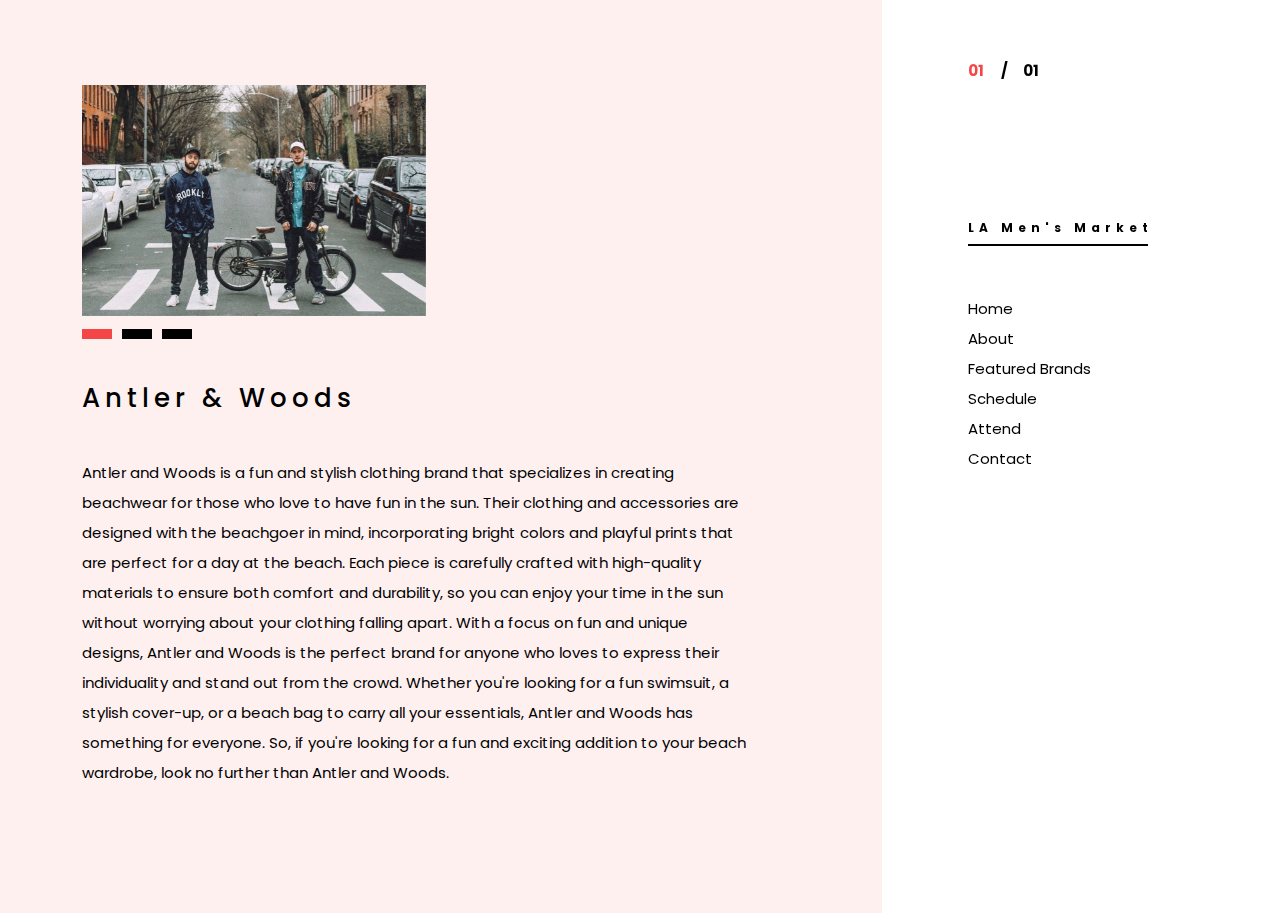
==== portfolio-1.html @ 5c7d9c17 "initial commit" ====
<!DOCTYPE HTML>
<html lang="en-US">
    <head>
        <title>LA Men's Market</title>
        <meta http-equiv="Content-Type" content="text/html; charset=UTF-8">
        <meta name="description" content="Template by CocoBasic" />
        <meta name="keywords" content="HTML, CSS, JavaScript, PHP" />
        <meta name="author" content="CocoBasic" />
        <meta name="viewport" content="width=device-width, initial-scale=1, shrink-to-fit=no">

        <link rel="shortcut icon" href="images/favicon.ico">
        <link href='https://fonts.googleapis.com/css?family=Poppins:200,400,500,700,800&display=swap' rel='stylesheet' type='text/css'>                     
        <link rel="stylesheet" href="css/clear.css">
        <link rel="stylesheet" href="css/bootstrap-grid.css">        
        <link rel="stylesheet" href="css/prettyPhoto.css">
        <link rel="stylesheet" href="css/owl.carousel.min.css">
        <link rel="stylesheet" href="css/owl.theme.default.min.css">
        <link rel="stylesheet" href="style.css">

        <!--[if lt IE 9]>
            <script src="js/html5shiv.js"></script>            
            <script src="js/respond.min.js"></script>                   
        <![endif]-->                
    </head>

    <body class="single-portfolio single"> 

        <div class="doc-loader"></div>

        <div class="container">
            <div class="page-wrapper">

                <!-- ================= HEADER ================= -->
                <div id="nav-btn" class="nav-btn">
                    <span class="nav-btn-cover">
                        <span class="menu-line"></span>                   
                    </span>
                </div>
                <div class="s-nav">
                    <div class="nav-count">
                        <div class="current-num">
                            <span>01</span>
                        </div>
                        <div class="pagination-sep">/</div>
                        <div class="total-pages-num">01</div>
                    </div>                                                            
                    <div class="nav-container">
                        <a class="site-title slow-scroll" href="index.html#home">LA Men's Market</a>
                        <nav class="nav-menu">  
                            <ul class="nav-list">
                                <li><a href="index.html#home">Home</a></li>
                                <li><a href="index.html#about">About</a></li>
                                <li><a href="index.html#portfolio">Featured Brands</a></li>                                                                        
                                <li><a href="index.html#skills">Schedule</a></li>
                                <li><a href="index.html#blog">Attend</a></li>
                                <li><a href="index.html#contact">Contact</a></li>
                            </ul>
                        </nav>
                    </div>
                    <!-- <ul class="nav-soc">
                        <li><a href="#">TW.</a></li>
                        <li><a href="#">IN.</a></li>
                        <li><a href="#">FB.</a></li>
                    </ul> -->
                </div>
                <!-- =============== HEADER END =============== -->

                <section class="section">                    
                    <div class="portfolio-item-wrapper">
                        <div class="portfolio-content">                            

                            <div class="image-slider-wrapper relative block-right">
                                <div class="owl-carousel owl-theme image-slider slider" data-speed="2000" data-auto="false" data-hover="true">
                                    <div class="owl-item">
                                        <img src="images/antler/1.jpg" alt="">
                                    </div>
                                    <div class="owl-item">
                                        <img src="images/antler/2.jpg" alt="">
                                    </div>                              
                                    <div class="owl-item">
                                        <img src="images/antler/3.jpg" alt="">
                                    </div>                               
                                </div>                                                            
                            </div>

                            <h2 class="title">Antler & Woods</h2>
<!-- 
                            <p class="section-des">
                                Two ghostly white figures in coveralls and helmets are softly dancing.
                            </p> -->

                            <p class="content-670">
                                Antler and Woods is a fun and stylish clothing brand that specializes in creating beachwear for those who love to have fun in the sun. Their clothing and accessories are designed with the beachgoer in mind, incorporating bright colors and playful prints that are perfect for a day at the beach. Each piece is carefully crafted with high-quality materials to ensure both comfort and durability, so you can enjoy your time in the sun without worrying about your clothing falling apart. With a focus on fun and unique designs, Antler and Woods is the perfect brand for anyone who loves to express their individuality and stand out from the crowd. Whether you're looking for a fun swimsuit, a stylish cover-up, or a beach bag to carry all your essentials, Antler and Woods has something for everyone. So, if you're looking for a fun and exciting addition to your beach wardrobe, look no further than Antler and Woods.
                            </p>

                        </div>                                    
                    </div>                                                     
                </section>                    
            </div>        
        </div>        

        <!--=================== SCRIPT ===================-->
        <script src="js/jquery.js"></script>       
        <script src="js/imagesloaded.pkgd.js"></script>
        <script src="js/jquery.fitvids.js"></script>
        <script src="js/jarallax.js"></script>
        <script src="js/jarallax-element.min.js"></script>
        <script src="js/isotope.pkgd.js"></script>        
        <script src="js/jquery.prettyPhoto.js"></script>                
        <script src='js/owl.carousel.min.js'></script>                                                            
        <script src="js/main.js"></script>
    </body>
</html>
---- css/clear.css ----
html, body, div, span, object, iframe,
h1, h2, h3, h4, h5, h6, p, blockquote, pre,
abbr, address, cite, code,
del, dfn, em, img, ins, kbd, q, samp,
small, strong, sub, sup, var,
b, i, ol, ul, li,
fieldset, form, label, legend,
table, caption, tbody, tfoot, thead, tr, th, td,
article, aside, canvas, details, figcaption, figure, 
footer, header, hgroup, menu, nav, section, summary,
time, mark, audio, video {
    margin:0;
    padding:0;
    border:0;
    outline: none;
    font-size:100%;
    vertical-align:baseline;
    background:transparent;
}

body {
    line-height:1;
}

article,aside,details,figcaption,figure,
footer,header,hgroup,menu,nav,section { 
    display:block;
}

nav ul,ul,ol {
    list-style:none;
}

blockquote, q {
    quotes:none;
}

blockquote:before, blockquote:after,
q:before, q:after {
    content:'';
    content:none;
}

a {
    margin:0;
    padding:0;
    font-size:100%;
	outline: none;
    vertical-align:baseline;
    background:transparent;
}

ins {
    background-color:#ff9;
    color:#000;
    text-decoration:none;
}

mark {
    background-color:#ff9;
    color:#000; 
    font-style:italic;
    font-weight:bold;
}

del {
    text-decoration: line-through;
}

abbr[title], dfn[title] {
    border-bottom:1px dotted;
    cursor:help;
}

table {
    border-collapse:collapse;
    border-spacing:0;
}

hr {
    display:block;
    height:1px;
    border:0;   
    border-top:1px solid #cccccc;
    margin:1em 0;
    padding:0;
}

input, select {
    vertical-align:middle;
}

input:focus, textarea:focus
{
    outline: none;
}
---- css/prettyPhoto.css ----
/* ------------------------------------------------------------------------
        This you can edit.
------------------------------------------------------------------------- */

/* ----------------------------------
        Default Theme
----------------------------------- */

div.pp_default .pp_top,
div.pp_default .pp_top .pp_middle,
div.pp_default .pp_top .pp_left,
div.pp_default .pp_top .pp_right,
div.pp_default .pp_bottom,
div.pp_default .pp_bottom .pp_left,
div.pp_default .pp_bottom .pp_middle,
div.pp_default .pp_bottom .pp_right { height: 13px; }

div.pp_default .pp_content .ppt { color: #f8f8f8; }
div.pp_default .pp_content_container .pp_left { padding-left: 13px; }
div.pp_default .pp_content_container .pp_right { padding-right: 13px; }
/*div.pp_default .pp_content { background-color: #fff; }*/
div.pp_default .pp_next:hover { background: url(../images/prettyPhoto/default/sprite_next.png) center right  no-repeat; cursor: pointer; } /* Next button */
div.pp_default .pp_previous:hover { background: url(../images/prettyPhoto/default/sprite_prev.png) center left no-repeat; cursor: pointer; } /* Previous button */
div.pp_default .pp_expand { background: url(../images/prettyPhoto/default/sprite.png) 0 -29px no-repeat; cursor: pointer; width: 28px; height: 28px; display: none !important; } /* Expand button */
div.pp_default .pp_expand:hover { background: url(../images/prettyPhoto/default/sprite.png) 0 -56px no-repeat; cursor: pointer; } /* Expand button hover */
div.pp_default .pp_contract { background: url(../images/prettyPhoto/default/sprite.png) 0 -84px no-repeat; cursor: pointer; width: 28px; height: 28px; } /* Contract button */
div.pp_default .pp_contract:hover { background: url(../images/prettyPhoto/default/sprite.png) 0 -113px no-repeat; cursor: pointer; } /* Contract button hover */
div.pp_default .pp_close { width: 30px; height: 30px; cursor: pointer; } /* Close button */
div.pp_default #pp_full_res .pp_inline { color: #000; background-color: white; padding: 30px; } 
.pp_inline img {max-width: 100%; max-height: 100%; width: auto; height: auto;}
div.pp_default .pp_gallery ul li a { background: url(../images/prettyPhoto/default/default_thumb.png) center center #f8f8f8; border:1px solid #aaa; }
div.pp_default .pp_gallery ul li a:hover,
div.pp_default .pp_gallery ul li.selected a { border-color: #fff; }
div.pp_default .pp_social { margin-top: 7px;}

div.pp_default .pp_gallery a.pp_arrow_previous,
div.pp_default .pp_gallery a.pp_arrow_next { position: static; left: auto; }
div.pp_default .pp_nav .pp_play,
div.pp_default .pp_nav .pp_pause { background: url(../images/prettyPhoto/default/sprite.png) -51px 1px no-repeat; height:30px; width:30px; }
div.pp_default .pp_nav .pp_pause { background-position: -51px -29px; }
div.pp_default .pp_details { position: relative; }
div.pp_default a.pp_arrow_previous,
div.pp_default a.pp_arrow_next { height: 26px;  margin: -4px 0 0 0; width: 20px; }
div.pp_default a.pp_arrow_next { left: 52px;} /* The next arrow in the bottom nav */
div.pp_default .pp_content_container .pp_details { margin-top: 5px; }
div.pp_default .pp_nav { clear: none; height: 30px; width: 110px; position: relative; }
div.pp_default .pp_nav .currentTextHolder{ font-family: Georgia; font-style: italic; color:#999; font-size: 11px; left: 75px; line-height: 25px; margin: 0; padding: 0 0 0 10px; position: absolute; top: 2px; }

div.pp_default .pp_close:hover, div.pp_default .pp_nav .pp_play:hover, div.pp_default .pp_nav .pp_pause:hover, div.pp_default .pp_arrow_next:hover, div.pp_default .pp_arrow_previous:hover { opacity:0.7; }

div.pp_default .pp_description{ font-size: 11px; font-weight: bold; line-height: 14px; margin: 5px 50px 5px 0; }


div.pp_default .pp_loaderIcon { background: url(../images/prettyPhoto/default/loader.gif) center center no-repeat; background-color: white;} /* Loader icon */


/* ----------------------------------
        Light Rounded Theme
----------------------------------- */


div.light_rounded .pp_top .pp_left { background: url(../images/prettyPhoto/light_rounded/sprite.png) -88px -53px no-repeat; } /* Top left corner */
div.light_rounded .pp_top .pp_middle { background: #fff; } /* Top pattern/color */
div.light_rounded .pp_top .pp_right { background: url(../images/prettyPhoto/light_rounded/sprite.png) -110px -53px no-repeat; } /* Top right corner */

div.light_rounded .pp_content .ppt { color: #000; }
div.light_rounded .pp_content_container .pp_left,
div.light_rounded .pp_content_container .pp_right { background: #fff; }
div.light_rounded .pp_content { background-color: #fff; } /* Content background */
div.light_rounded .pp_next:hover { background: url(../images/prettyPhoto/light_rounded/btnNext.png) center right  no-repeat; cursor: pointer; } /* Next button */
div.light_rounded .pp_previous:hover { background: url(../images/prettyPhoto/light_rounded/btnPrevious.png) center left no-repeat; cursor: pointer; } /* Previous button */
div.light_rounded .pp_expand { background: url(../images/prettyPhoto/light_rounded/sprite.png) -31px -26px no-repeat; cursor: pointer; } /* Expand button */
div.light_rounded .pp_expand:hover { background: url(../images/prettyPhoto/light_rounded/sprite.png) -31px -47px no-repeat; cursor: pointer; } /* Expand button hover */
div.light_rounded .pp_contract { background: url(../images/prettyPhoto/light_rounded/sprite.png) 0 -26px no-repeat; cursor: pointer; } /* Contract button */
div.light_rounded .pp_contract:hover { background: url(../images/prettyPhoto/light_rounded/sprite.png) 0 -47px no-repeat; cursor: pointer; } /* Contract button hover */
div.light_rounded .pp_close { width: 75px; height: 22px; background: url(../images/prettyPhoto/light_rounded/sprite.png) -1px -1px no-repeat; cursor: pointer; } /* Close button */
div.light_rounded .pp_details { position: relative; }
div.light_rounded .pp_description { margin-right: 85px; }
div.light_rounded #pp_full_res .pp_inline { color: #000; } 
div.light_rounded .pp_gallery a.pp_arrow_previous,
div.light_rounded .pp_gallery a.pp_arrow_next { margin-top: 12px !important; }
div.light_rounded .pp_nav .pp_play { background: url(../images/prettyPhoto/light_rounded/sprite.png) -1px -100px no-repeat; height: 15px; width: 14px; }
div.light_rounded .pp_nav .pp_pause { background: url(../images/prettyPhoto/light_rounded/sprite.png) -24px -100px no-repeat; height: 15px; width: 14px; }

div.light_rounded .pp_arrow_previous { background: url(../images/prettyPhoto/light_rounded/sprite.png) 0 -71px no-repeat; } /* The previous arrow in the bottom nav */
div.light_rounded .pp_arrow_previous.disabled { background-position: 0 -87px; cursor: default; }
div.light_rounded .pp_arrow_next { background: url(../images/prettyPhoto/light_rounded/sprite.png) -22px -71px no-repeat; } /* The next arrow in the bottom nav */
div.light_rounded .pp_arrow_next.disabled { background-position: -22px -87px; cursor: default; }

div.light_rounded .pp_bottom .pp_left { background: url(../images/prettyPhoto/light_rounded/sprite.png) -88px -80px no-repeat; } /* Bottom left corner */
div.light_rounded .pp_bottom .pp_middle { background: #fff; } /* Bottom pattern/color */
div.light_rounded .pp_bottom .pp_right { background: url(../images/prettyPhoto/light_rounded/sprite.png) -110px -80px no-repeat; } /* Bottom right corner */

div.light_rounded .pp_loaderIcon { background: url(../images/prettyPhoto/light_rounded/loader.gif) center center no-repeat; } /* Loader icon */

/* ----------------------------------
        Dark Rounded Theme
----------------------------------- */

div.dark_rounded .pp_top .pp_left { background: url(../images/prettyPhoto/dark_rounded/sprite.png) -88px -53px no-repeat; } /* Top left corner */
div.dark_rounded .pp_top .pp_middle { background: url(../images/prettyPhoto/dark_rounded/contentPattern.png) top left repeat; } /* Top pattern/color */
div.dark_rounded .pp_top .pp_right { background: url(../images/prettyPhoto/dark_rounded/sprite.png) -110px -53px no-repeat; } /* Top right corner */

div.dark_rounded .pp_content_container .pp_left { background: url(../images/prettyPhoto/dark_rounded/contentPattern.png) top left repeat-y; } /* Left Content background */
div.dark_rounded .pp_content_container .pp_right { background: url(../images/prettyPhoto/dark_rounded/contentPattern.png) top right repeat-y; } /* Right Content background */
div.dark_rounded .pp_content { background: url(../images/prettyPhoto/dark_rounded/contentPattern.png) top left repeat; } /* Content background */
div.dark_rounded .pp_next:hover { background: url(../images/prettyPhoto/dark_rounded/btnNext.png) center right  no-repeat; cursor: pointer; } /* Next button */
div.dark_rounded .pp_previous:hover { background: url(../images/prettyPhoto/dark_rounded/btnPrevious.png) center left no-repeat; cursor: pointer; } /* Previous button */
div.dark_rounded .pp_expand { background: url(../images/prettyPhoto/dark_rounded/sprite.png) -31px -26px no-repeat; cursor: pointer; } /* Expand button */
div.dark_rounded .pp_expand:hover { background: url(../images/prettyPhoto/dark_rounded/sprite.png) -31px -47px no-repeat; cursor: pointer; } /* Expand button hover */
div.dark_rounded .pp_contract { background: url(../images/prettyPhoto/dark_rounded/sprite.png) 0 -26px no-repeat; cursor: pointer; } /* Contract button */
div.dark_rounded .pp_contract:hover { background: url(../images/prettyPhoto/dark_rounded/sprite.png) 0 -47px no-repeat; cursor: pointer; } /* Contract button hover */
div.dark_rounded .pp_close { width: 75px; height: 22px; background: url(../images/prettyPhoto/dark_rounded/sprite.png) -1px -1px no-repeat; cursor: pointer; } /* Close button */
div.dark_rounded .pp_details { position: relative; }
div.dark_rounded .pp_description { margin-right: 85px; }
div.dark_rounded .currentTextHolder { color: #c4c4c4; }
div.dark_rounded .pp_description { color: #fff; }
div.dark_rounded #pp_full_res .pp_inline { color: #fff; }
div.dark_rounded .pp_gallery a.pp_arrow_previous,
div.dark_rounded .pp_gallery a.pp_arrow_next { margin-top: 12px !important; }
div.dark_rounded .pp_nav .pp_play { background: url(../images/prettyPhoto/dark_rounded/sprite.png) -1px -100px no-repeat; height: 15px; width: 14px; }
div.dark_rounded .pp_nav .pp_pause { background: url(../images/prettyPhoto/dark_rounded/sprite.png) -24px -100px no-repeat; height: 15px; width: 14px; }

div.dark_rounded .pp_arrow_previous { background: url(../images/prettyPhoto/dark_rounded/sprite.png) 0 -71px no-repeat; } /* The previous arrow in the bottom nav */
div.dark_rounded .pp_arrow_previous.disabled { background-position: 0 -87px; cursor: default; }
div.dark_rounded .pp_arrow_next { background: url(../images/prettyPhoto/dark_rounded/sprite.png) -22px -71px no-repeat; } /* The next arrow in the bottom nav */
div.dark_rounded .pp_arrow_next.disabled { background-position: -22px -87px; cursor: default; }

div.dark_rounded .pp_bottom .pp_left { background: url(../images/prettyPhoto/dark_rounded/sprite.png) -88px -80px no-repeat; } /* Bottom left corner */
div.dark_rounded .pp_bottom .pp_middle { background: url(../images/prettyPhoto/dark_rounded/contentPattern.png) top left repeat; } /* Bottom pattern/color */
div.dark_rounded .pp_bottom .pp_right { background: url(../images/prettyPhoto/dark_rounded/sprite.png) -110px -80px no-repeat; } /* Bottom right corner */

div.dark_rounded .pp_loaderIcon { background: url(../images/prettyPhoto/dark_rounded/loader.gif) center center no-repeat; } /* Loader icon */


/* ----------------------------------
        Dark Square Theme
----------------------------------- */

div.dark_square .pp_left ,
div.dark_square .pp_middle,
div.dark_square .pp_right,
div.dark_square .pp_content { background: #000; }

div.dark_square .currentTextHolder { color: #c4c4c4; }
div.dark_square .pp_description { color: #fff; }
div.dark_square .pp_loaderIcon { background: url(../images/prettyPhoto/dark_square/loader.gif) center center no-repeat; } /* Loader icon */

div.dark_square .pp_expand { background: url(../images/prettyPhoto/dark_square/sprite.png) -31px -26px no-repeat; cursor: pointer; } /* Expand button */
div.dark_square .pp_expand:hover { background: url(../images/prettyPhoto/dark_square/sprite.png) -31px -47px no-repeat; cursor: pointer; } /* Expand button hover */
div.dark_square .pp_contract { background: url(../images/prettyPhoto/dark_square/sprite.png) 0 -26px no-repeat; cursor: pointer; } /* Contract button */
div.dark_square .pp_contract:hover { background: url(../images/prettyPhoto/dark_square/sprite.png) 0 -47px no-repeat; cursor: pointer; } /* Contract button hover */
div.dark_square .pp_close { width: 75px; height: 22px; background: url(../images/prettyPhoto/dark_square/sprite.png) -1px -1px no-repeat; cursor: pointer; } /* Close button */
div.dark_square .pp_details { position: relative; }
div.dark_square .pp_description { margin: 0 85px 0 0; }
div.dark_square #pp_full_res .pp_inline { color: #fff; }
div.dark_square .pp_gallery a.pp_arrow_previous,
div.dark_square .pp_gallery a.pp_arrow_next { margin-top: 12px !important; }
div.dark_square .pp_nav { clear: none; }
div.dark_square .pp_nav .pp_play { background: url(../images/prettyPhoto/dark_square/sprite.png) -1px -100px no-repeat; height: 15px; width: 14px; }
div.dark_square .pp_nav .pp_pause { background: url(../images/prettyPhoto/dark_square/sprite.png) -24px -100px no-repeat; height: 15px; width: 14px; }

div.dark_square .pp_arrow_previous { background: url(../images/prettyPhoto/dark_square/sprite.png) 0 -71px no-repeat; } /* The previous arrow in the bottom nav */
div.dark_square .pp_arrow_previous.disabled { background-position: 0 -87px; cursor: default; }
div.dark_square .pp_arrow_next { background: url(../images/prettyPhoto/dark_square/sprite.png) -22px -71px no-repeat; } /* The next arrow in the bottom nav */
div.dark_square .pp_arrow_next.disabled { background-position: -22px -87px; cursor: default; }

div.dark_square .pp_next:hover { background: url(../images/prettyPhoto/dark_square/btnNext.png) center right  no-repeat; cursor: pointer; } /* Next button */
div.dark_square .pp_previous:hover { background: url(../images/prettyPhoto/dark_square/btnPrevious.png) center left no-repeat; cursor: pointer; } /* Previous button */


/* ----------------------------------
        Light Square Theme
----------------------------------- */

div.light_square .pp_left ,
div.light_square .pp_middle,
div.light_square .pp_right,
div.light_square .pp_content { background: #fff; }

div.light_square .pp_content .ppt { color: #000; }
div.light_square .pp_expand { background: url(../images/prettyPhoto/light_square/sprite.png) -31px -26px no-repeat; cursor: pointer; } /* Expand button */
div.light_square .pp_expand:hover { background: url(../images/prettyPhoto/light_square/sprite.png) -31px -47px no-repeat; cursor: pointer; } /* Expand button hover */
div.light_square .pp_contract { background: url(../images/prettyPhoto/light_square/sprite.png) 0 -26px no-repeat; cursor: pointer; } /* Contract button */
div.light_square .pp_contract:hover { background: url(../images/prettyPhoto/light_square/sprite.png) 0 -47px no-repeat; cursor: pointer; } /* Contract button hover */
div.light_square .pp_close { width: 75px; height: 22px; background: url(../images/prettyPhoto/light_square/sprite.png) -1px -1px no-repeat; cursor: pointer; } /* Close button */
div.light_square .pp_details { position: relative; }
div.light_square .pp_description { margin-right: 85px; }
div.light_square #pp_full_res .pp_inline { color: #000; }
div.light_square .pp_gallery a.pp_arrow_previous,
div.light_square .pp_gallery a.pp_arrow_next { margin-top: 12px !important; }
div.light_square .pp_nav .pp_play { background: url(../images/prettyPhoto/light_square/sprite.png) -1px -100px no-repeat; height: 15px; width: 14px; }
div.light_square .pp_nav .pp_pause { background: url(../images/prettyPhoto/light_square/sprite.png) -24px -100px no-repeat; height: 15px; width: 14px; }

div.light_square .pp_arrow_previous { background: url(../images/prettyPhoto/light_square/sprite.png) 0 -71px no-repeat; } /* The previous arrow in the bottom nav */
div.light_square .pp_arrow_previous.disabled { background-position: 0 -87px; cursor: default; }
div.light_square .pp_arrow_next { background: url(../images/prettyPhoto/light_square/sprite.png) -22px -71px no-repeat; } /* The next arrow in the bottom nav */
div.light_square .pp_arrow_next.disabled { background-position: -22px -87px; cursor: default; }

div.light_square .pp_next:hover { background: url(../images/prettyPhoto/light_square/btnNext.png) center right  no-repeat; cursor: pointer; } /* Next button */
div.light_square .pp_previous:hover { background: url(../images/prettyPhoto/light_square/btnPrevious.png) center left no-repeat; cursor: pointer; } /* Previous button */

div.light_square .pp_loaderIcon { background: url(../images/prettyPhoto/light_rounded/loader.gif) center center no-repeat; } /* Loader icon */


/* ----------------------------------
        Facebook style Theme
----------------------------------- */

div.facebook .pp_top .pp_left { background: url(../images/prettyPhoto/facebook/sprite.png) -88px -53px no-repeat; } /* Top left corner */
div.facebook .pp_top .pp_middle { background: url(../images/prettyPhoto/facebook/contentPatternTop.png) top left repeat-x; } /* Top pattern/color */
div.facebook .pp_top .pp_right { background: url(../images/prettyPhoto/facebook/sprite.png) -110px -53px no-repeat; } /* Top right corner */

div.facebook .pp_content .ppt { color: #000; }
div.facebook .pp_content_container .pp_left { background: url(../images/prettyPhoto/facebook/contentPatternLeft.png) top left repeat-y; } /* Content background */
div.facebook .pp_content_container .pp_right { background: url(../images/prettyPhoto/facebook/contentPatternRight.png) top right repeat-y; } /* Content background */
div.facebook .pp_content { background: #fff; } /* Content background */
div.facebook .pp_expand { background: url(../images/prettyPhoto/facebook/sprite.png) -31px -26px no-repeat; cursor: pointer; } /* Expand button */
div.facebook .pp_expand:hover { background: url(../images/prettyPhoto/facebook/sprite.png) -31px -47px no-repeat; cursor: pointer; } /* Expand button hover */
div.facebook .pp_contract { background: url(../images/prettyPhoto/facebook/sprite.png) 0 -26px no-repeat; cursor: pointer; } /* Contract button */
div.facebook .pp_contract:hover { background: url(../images/prettyPhoto/facebook/sprite.png) 0 -47px no-repeat; cursor: pointer; } /* Contract button hover */
div.facebook .pp_close { width: 22px; height: 22px; background: url(../images/prettyPhoto/facebook/sprite.png) -1px -1px no-repeat; cursor: pointer; } /* Close button */
div.facebook .pp_details { position: relative; }
div.facebook .pp_description { margin: 0 37px 0 0; }
div.facebook #pp_full_res .pp_inline { color: #000; } 
div.facebook .pp_loaderIcon { background: url(../images/prettyPhoto/facebook/loader.gif) center center no-repeat; } /* Loader icon */

div.facebook .pp_arrow_previous { background: url(../images/prettyPhoto/facebook/sprite.png) 0 -71px no-repeat; height: 22px; margin-top: 0; width: 22px; } /* The previous arrow in the bottom nav */
div.facebook .pp_arrow_previous.disabled { background-position: 0 -96px; cursor: default; }
div.facebook .pp_arrow_next { background: url(../images/prettyPhoto/facebook/sprite.png) -32px -71px no-repeat; height: 22px; margin-top: 0; width: 22px; } /* The next arrow in the bottom nav */
div.facebook .pp_arrow_next.disabled { background-position: -32px -96px; cursor: default; }
div.facebook .pp_nav { margin-top: 0; }
div.facebook .pp_nav p { font-size: 15px; padding: 0 3px 0 4px; }
div.facebook .pp_nav .pp_play { background: url(../images/prettyPhoto/facebook/sprite.png) -1px -123px no-repeat; height: 22px; width: 22px; }
div.facebook .pp_nav .pp_pause { background: url(../images/prettyPhoto/facebook/sprite.png) -32px -123px no-repeat; height: 22px; width: 22px; }

div.facebook .pp_next:hover { background: url(../images/prettyPhoto/facebook/btnNext.png) center right no-repeat; cursor: pointer; } /* Next button */
div.facebook .pp_previous:hover { background: url(../images/prettyPhoto/facebook/btnPrevious.png) center left no-repeat; cursor: pointer; } /* Previous button */

div.facebook .pp_bottom .pp_left { background: url(../images/prettyPhoto/facebook/sprite.png) -88px -80px no-repeat; } /* Bottom left corner */
div.facebook .pp_bottom .pp_middle { background: url(../images/prettyPhoto/facebook/contentPatternBottom.png) top left repeat-x; } /* Bottom pattern/color */
div.facebook .pp_bottom .pp_right { background: url(../images/prettyPhoto/facebook/sprite.png) -110px -80px no-repeat; } /* Bottom right corner */


/* ------------------------------------------------------------------------
        DO NOT CHANGE
------------------------------------------------------------------------- */

div.pp_pic_holder a:focus { outline:none; }

div.pp_overlay {
    background: #000;
    display: none;
    left: 0;
    position: absolute;
    top: 0;
    width: 100%;
    z-index: 9999;
}

div.pp_pic_holder {
    display: none;
    position: absolute;
    width: 100px;
    z-index: 10000;
}


.pp_top {
    height: 20px;
    position: relative;
}
* html .pp_top { padding: 0 20px; }

.pp_top .pp_left {
    height: 20px;
    left: 0;
    position: absolute;
    width: 20px;
}
.pp_top .pp_middle {
    height: 20px;
    left: 20px;
    position: absolute;
    right: 20px;
}
* html .pp_top .pp_middle {
    left: 0;
    position: static;
}

.pp_top .pp_right {
    height: 20px;
    left: auto;
    position: absolute;
    right: 0;
    top: 0;
    width: 20px;
}

.pp_content { height: 40px; min-width: 40px; }
* html .pp_content { width: 40px; }

.pp_fade { display: none; }

.pp_content_container {
    position: relative;
    text-align: left;
    width: 100%;
}

.pp_content_container .pp_left { padding-left: 20px; }
.pp_content_container .pp_right { padding-right: 20px; }

.pp_content_container .pp_details {
    float: left;
    margin: 10px 0 2px 0;
}
.pp_description {
    display: none;
    margin: 0;
}

.pp_social { float: left; margin: 0; }
.pp_social .facebook { float: left; margin-left: 5px; width: 55px; overflow: hidden; }
.pp_social .twitter { float: left; }

.pp_nav {
    clear: right;
    float: left;
    margin: 3px 10px 0 0;
}

.pp_nav p {
    float: left;
    margin: 2px 4px;
    white-space: nowrap;
}

.pp_nav .pp_play,
.pp_nav .pp_pause {
    float: left;
    margin-right: 4px;
    text-indent: -10000px;
}

a.pp_arrow_previous,
a.pp_arrow_next {
    display: block;
    float: left;
    height: 15px;
    margin-top: 3px;
    overflow: hidden;
    width: 14px;
}

.pp_hoverContainer {
    position: absolute;
    top: 0;
    width: 100%;
    z-index: 2000;
}

.pp_gallery {
    display: none;
    left: 50%;
    margin-top: -50px;
    position: absolute;
    z-index: 10000;
}

.pp_gallery div {
    float: left;
    overflow: hidden;
    position: relative;
}

.pp_gallery ul {
    float: left;
    height: 35px;
    margin: 0 0 0 5px;
    padding: 0;
    position: relative;
    white-space: nowrap;
}

.pp_gallery ul a {
    border: 1px #000 solid;
    border: 1px rgba(0,0,0,0.5) solid;
    display: block;
    float: left;
    height: 33px;
    overflow: hidden;
}

.pp_gallery ul a:hover,
.pp_gallery li.selected a { border-color: #fff; }

.pp_gallery ul a img { border: 0; }

.pp_gallery li {
    display: block;
    float: left;
    margin: 0 5px 0 0;
    padding: 0;
}

.pp_gallery li.default a {
    background: url(../images/prettyPhoto/facebook/default_thumbnail.gif) 0 0 no-repeat;
    display: block;
    height: 33px;
    width: 50px;
}

.pp_gallery li.default a img { display: none; }

.pp_gallery .pp_arrow_previous,
.pp_gallery .pp_arrow_next {
    margin-top: 7px !important;
}

a.pp_next {
    background: url(../images/prettyPhoto/light_rounded/btnNext.png) 10000px 10000px no-repeat;
    display: block;
    float: right;
    height: 100%;
    text-indent: -10000px;
    width: 49%;
}

a.pp_previous {
    background: url(../images/prettyPhoto/light_rounded/btnNext.png) 10000px 10000px no-repeat;
    display: block;
    float: left;
    height: 100%;
    text-indent: -10000px;
    width: 49%;
}

a.pp_expand,
a.pp_contract {
    cursor: pointer;
    display: none;
    height: 20px;	
    position: absolute;
    right: 30px;
    text-indent: -10000px;
    top: 10px;
    width: 20px;
    z-index: 20000;
}

a.pp_close {
    position: absolute; right: 0; top: 0; 
    display: block;
    line-height:22px;
}

.pp_bottom {
    height: 20px;
    position: relative;
}
* html .pp_bottom { padding: 0 20px; }

.pp_bottom .pp_left {
    height: 20px;
    left: 0;
    position: absolute;
    width: 20px;
}
.pp_bottom .pp_middle {
    height: 20px;
    left: 20px;
    position: absolute;
    right: 20px;
}
* html .pp_bottom .pp_middle {
    left: 0;
    position: static;
}

.pp_bottom .pp_right {
    height: 20px;
    left: auto;
    position: absolute;
    right: 0;
    top: 0;
    width: 20px;
}

.pp_loaderIcon {
    display: block;
    height: 24px;
    left: 50%;
    margin: -12px 0 0 -12px;
    position: absolute;
    top: 50%;
    width: 24px;
}

#pp_full_res {
    line-height: 1 !important;
}

#pp_full_res .pp_inline {
    text-align: left;
}

#pp_full_res .pp_inline p { margin: 0 0 15px 0; }

div.ppt {
    color: #fff;
    display: none !important;
    font-size: 17px;
    margin: 0 0 5px 15px;
    z-index: 9999;
}

@media screen and (max-width: 400px) {	
    #pp_full_res iframe {width: 100%; height: 100%;}
    .pp_pic_holder.pp_default { width: 100%!important; left: 0!important; overflow: hidden; }
    div.pp_default .pp_content_container .pp_left { padding-left: 0!important; }
    div.pp_default .pp_content_container .pp_right { padding-right: 0!important; }
    .pp_content { width: 100%!important;}
    .pp_fade { width: 100%!important; height: 100%!important; }
    a.pp_expand, a.pp_contract, .pp_hoverContainer, .pp_gallery, .pp_top, .pp_bottom { display: none!important; }
    #pp_full_res img { width: 100%!important; height: auto!important; max-height: none;}
    .pp_details { width: 94%!important; padding-left: 3%; padding-right: 4%; padding-top: 10px; padding-bottom: 10px; margin-top: -2px!important; }
    a.pp_close { right: 10px!important; top: 10px!important; }
}
---- style.css ----
/*------------------------------------------------------------------

version 1.1

[Table of contents]
1. Global CSS
2. Header / Menu CSS
3. Home Section CSS 
4. Service Section CSS
5. About Section CSS
6. Portfolio Section CSS
    6.1 Pretty Photo CSS
7. Blog Section CSS
8. Skills Section CSS
9. Contact Section CSS
10. Single Blog / Post Page CSS
11. Responsive CSS

-------------------------------------------------------------------*/


/* ===================================
    1. Global CSS
====================================== */

* {
    box-sizing: border-box;
    outline: none !important;
    -webkit-tap-highlight-color: rgba(0, 0, 0, 0);
}

*::selection {
    background: #fff0f0;
}

body {
    color: #000000;
    /* TODO: Make line height smaller */
    line-height: 2;
    font-size: 15px;
    font-family: "Poppins", sans-serif;
    font-weight: 400;
    min-width: 320px;
    position: relative;
    overflow-x: hidden;
    background: linear-gradient(to right, #fff0f0 0%, #fff0f0 60%, white 60%);
    background-position: center;
}

p {
    margin-bottom: 40px;
}

a {
    text-decoration: none;
    color: #000;
    transition: .35s ease-out;
}

a:hover {
    color: #f44647;
}

.section a {
    font-weight: 700;
    color: #f44647;
}

.section a:hover {
    color: #000;
}

.doc-loader {
    position: fixed;
    left: 0px;
    top: 0px;
    width: 100%;
    height: 100%;
    z-index: 99999;
    background-color: #fff;
}

.block-right {
    margin-right: -100px;
}

.block-right .block-right {
    margin-right: 0;
}

img.block-right {
    max-width: calc(100% + 100px);
}

.content-670 {
    max-width: 670px;
}

.relative {
    position: relative;
}

.page-wrapper {
    pointer-events: auto;
    width: 100%;
    background-color: #fff0f0;
    max-width: 800px;
}

.section h2.title {
    font-weight: 500;
    font-size: 26px;
    line-height: 150%;
    letter-spacing: 5px;
    margin-bottom: 40px;
}

.section {
    margin-top: 65px;
    padding-top: 85px;
}

.single .section {
    min-height: 100vh;
}

.page-wrapper > section:first-of-type {
    margin-top: 0;
}

.page-wrapper > section:last-of-type {
    padding-bottom: 85px;
}

.section .section-des {
    margin-bottom: 40px;
}


/* ===================================
    2. Header / Menu CSS
====================================== */

.s-nav {
    position: fixed;
    right: 0;
    top: 0;
    height: 100vh;
    max-width: 40%;
    width: 100%;
    z-index: 1;
    overflow: hidden;
    padding: 85px 100px 85px 200px;
}

.nav-count {
    position: relative;
    line-height: 22px;
    font-weight: 700;
    margin-bottom: 154px;
}

.nav-count > div {
    position: relative;
    display: inline-block;
    vertical-align: top;
}

.nav-count .current-num {
    width: 18px;
}

.nav-count .current-num span {
    left: 0;
    top: 0;
    position: absolute;
    color: #f44647;
}

.nav-count .pagination-sep {
    padding: 0 12px;
}

.nav-list {
    display: flex;
    flex-direction: column;
    align-items: flex-start;
}

.nav-list li a {
    display: inline-block;
}

.nav-list li.current a {
    color: #f44647;
}

.nav-list li ul {
    padding-left: 28px;
    display: none;
    width: 100% !important;
}

.nav-soc {
    display: flex;
    align-items: center;
    justify-content: flex-start;
    position: absolute;
    left: 200px;
    bottom: 79px;
}

.nav-soc li {
    margin-right: 25px;
}

.nav-soc li:last-child {
    margin-right: 0;
}

.nav-soc li a {
    font-size: 12px;
    line-height: 30px;
    letter-spacing: 5px;
}

.nav-container .site-title {
    font-size: 12px;
    line-height: 30px;
    letter-spacing: 5px;
    font-weight: 700;
    margin-bottom: 51px;    
    position: relative;
    display: inline-block;
}

.nav-container .site-title:before {
    content: '';
    position: absolute;
    bottom: -3px;
    right: 5px;
    height: 2px;
    width: calc(100% - 5px);
    transition: .35s ease-out;
    background-color: #000000;
}

.nav-container .site-title:hover:before {
    width: 0;
    background-color: #f44647;
}

.nav-btn {
    position: fixed;
    display: block;
    top: 0;
    left: 0;
    padding: 14px 10px;
    transition: .15s ease;
    cursor: pointer;
    z-index: 10;
    background-color: #fff;
}

.nav-btn.scroll-bottom {
    top: -50px;
}

.nav-btn:hover .nav-btn-cover:before {
    margin-left: 9px;
}

.nav-btn:hover .nav-btn-cover .menu-line {
    margin-left: 17px;
}

.nav-btn.active .nav-btn-cover .menu-line {
    opacity: 0;
}

.nav-btn.active .nav-btn-cover:before {
    transform: rotate3d(0, 0, 1, 45deg) translate3d(0, 0, 0);
    margin-left: 0;
    width: 26px;
}

.nav-btn.active .nav-btn-cover:after {
    transform: rotate3d(0, 0, 1, -45deg);
    width: 26px;
}

.nav-btn .nav-btn-cover {
    position: relative;
    height: 20px;
    width: 30px;
    display: block;
}

.nav-btn .nav-btn-cover .menu-line {
    width: 13px;
    height: 3px;
    position: absolute;
    transition: all 0.25s;
    margin-left: 0;
    top: 8px;
    background-color: #000;
}

.nav-btn .nav-btn-cover:after, 
.nav-btn .nav-btn-cover:before {
    content: '';
    height: 3px;
    width: 30px;
    position: absolute;
    -webkit-transform-origin: 50% 50%;
    transform-origin: 50% 50%;
    -webkit-transition: -webkit-transform 0.25s;
    -webkit-transition: all 0.25s;
    transition: all 0.25s;
    top: 8px;
    background-color: #000;
}

.nav-btn .nav-btn-cover:before {
    transform: translate3d(0, -8px, 0px);
    width: 21px;
    margin-left: 0;
}

.nav-btn .nav-btn-cover:after {
    transform: translate3d(0, 8px, 0);
}

@media (min-width: 1200px) {

    .nav-btn {
        display: none;
    }
}


/* ===================================
    3. Home Section CSS
====================================== */

#home {
    height: 100vh;
    padding: 85px 0;
    margin: 0;
}

#home .container-wrap {
    display: flex;
    align-items: center;
    justify-content: flex-end;
    position: relative;
    height: 100%;
}

#home .main-photo {
    max-height: calc(100vh - 170px);
    width: 536px;
    object-fit: cover;
}

#home .entry-title {
    position: absolute;
    color: #f44647;
    font-weight: 800;
    font-size: 140px;
    line-height: 143px;
    letter-spacing: -4px;
    z-index: 1;   
    left: 0;    
}

#home .entry-title span {
    text-decoration: underline;
}

#home .main-btn {
    position: absolute;
    bottom: 0;
    left: 0;
    cursor: pointer;
}

#home .main-btn img {
    animation-duration: 2s;
    animation-iteration-count: infinite;
    animation-timing-function: ease-out;
    animation-name: scroll;
    display: block;
}

@keyframes scroll {

    0% {
        opacity: 1;
        transform: translateY(-25px);
    }
    70% {
        opacity: 1;
    }
    100% {
        opacity: 0;
        transform: translateY(0);
    }

}


/* ===================================
    4. Service Section CSS
====================================== */

.section-des {
    max-width: 440px;
    font-size: 22px;
    line-height: 1.65;
}

.serv-link-cover {
    background-color: #f44647;
    display: flex;
    align-items: center;
    padding: 50px 70px;
    margin-top: 45px;
}

.serv-link-cover li + li {
    margin-left: 100px;
}

.serv-link-cover a {
    color: #fff;
    font-weight: 700;
    font-size: 12px;
    line-height: 30px;
    letter-spacing: 5px;
    position: relative;
    display: inline-block;
}

.serv-link-cover a:before {
    content: '';
    position: absolute;
    bottom: 5px;
    right: 0;
    height: 2px;
    width: 100%;
    transition: .35s ease-out;
    background-color: #fff;
}

.serv-link-cover a:hover:before {
    width: 0;
}

.serv-block-wrap {
    display: flex;
    flex-wrap: wrap;
    justify-content: space-between;
    padding-top: 80px;
}

.serv-block-wrap > div:nth-last-of-type(-n+2) {
    margin-bottom: 0;
}

.serv-block-wrap .serv-block-item {
    width: calc(50% - 65px);
    margin-bottom: 80px;
}

.serv-block-wrap .serv-block-item:hover h4 {
    transform: translateX(-10px);
}

.serv-block-wrap .serv-block-item h4 {
    font-weight: 500;
    font-size: 22px;
    line-height: 33px;
    letter-spacing: 0.27em;
    margin-top: 30px;
    transition: .35s ease-out;
}

.serv-block-wrap .serv-block-item p {
    margin-top: 23px;
    max-width: 250px;
    margin-bottom: 0;
}


/* ===================================
    5. About Section CSS
====================================== */

.about-img {
    max-width: 100%;
    display: block;
}

.about-info {
    background-color: #f44647;
    color: #fff;
    width: 330px;
    padding: 50px 30px 50px 70px;
    float: right;
    margin: 0 0 40px 65px;
}

.about-info li + li {
    margin-top: 44px;
}

.about-info h6 {
    font-size: 12px;
    letter-spacing: 5px;
    font-weight: 400;
}

.about-info a {
    color: #fff;
    display: inline-block;
    font-weight: 400;
}

.about-info a:hover {
    padding-left: 8px;
}

.about-text {
    padding-top: 53px;
}

.about-text p {
    max-width: 670px;
}

.signature {
    margin-top: 10px;
}


/* ===================================
    6. Portfolio Section CSS
====================================== */

.isotope.no-transition,
.isotope.no-transition .isotope-item,
.isotope .isotope-item.no-transition {
    -webkit-transition-duration: 0s;
    -moz-transition-duration: 0s;
    -ms-transition-duration: 0s;
    -o-transition-duration: 0s;
    transition-duration: 0s;
}

.grid {
    width: 100%;    
    position: relative;
    display: block;
    overflow: hidden;
}

.grid-item {
    position: relative;
    float: left;
    font-size: 0;
    line-height: 0;
    box-sizing:border-box;
    -moz-box-sizing:border-box;
    -webkit-box-sizing:border-box;
    overflow: hidden;    
    width: 50%;
    transition: opacity .3s;
}

.grid-item img {
    display: block;
    width: 100%;
    height: auto;
    /* max-height: none;
    max-width: none;     */
}

.grid-sizer,
.grid-item {
    width: 50%;
}

.grid-item.p-one {
    width: 100%;
}

.grid-item.p-half {
    width: 50%;
}

.portfolio-text-holder {
    position: absolute;
    width: 100%;
    height: 100%;
    left: 0;
    top: 0;
    z-index: 1;
    font-size: 20px;
    background-color: #000000;
    padding: 20px;
    transform: translateX(-100%);
    transition: transform .3s ease;
}

.grid-item a.item-link:hover .portfolio-text-holder,
.grid-item.portfolio-content-loading a.item-link .portfolio-text-holder {
    transform: translateX(0);
}

#portfolio-grid.portfoio-items-mask .grid-item {
    opacity: 0.2;
}

.grid-item.portfolio-content-loading {
    opacity: 1 !important;
}

.portfolio-text-wrapper {
    position: absolute;
    width: 100%;
    text-align: center;
    left: 50%;
    top: 50%;
    transform: translate(-50%,-50%);
}

.portfolio-text {
    font-size: 28px;
    line-height: 100%;
    font-weight: 700;
    color: #fff;
    margin-bottom: 0;
    padding-bottom: 10px;
}

.portfolio-cat {
    font-size: 15px;
    color: #fff;
    line-height: 100%;
    font-weight: 400;
    margin-bottom: 0;
}

.portfolio-load-content-holder {
    opacity: 0;
    transform: translateY(70px);
    transition: all .5s ease;
}

.portfolio-load-content-holder.show {
    transform: translateY(0);
    opacity: 1;
}

.portfolio-load-content-holder.show.viceversa {
    opacity: 0;
    transform: translateY(70px);
}

.portfolio-content-wrapper {
    display: none;
}

.portfolio-content-wrapper.show {
    display: block;
}

.close-icon {
    background-image: url(images/close-left-arrow.png);
    background-repeat: no-repeat;
    width: 70px;
    height: 70px;
    display: inline-block;
    background-color: #f44647;
    margin-bottom: 20px;
    background-size: 70px;
    transition: all 0.3s ease;
    cursor: pointer;
}

.close-icon:hover {
    background-position: -5px 0;
}

#portfolio-grid {
    transition: all .5s ease;
    opacity: 1;
    transform: translateY(0px);
    max-width: 75%;
    max-height: 75%;
}

#portfolio-grid.hide {
    opacity: 0;
    transform: translateY(70px);    
}

.owl-carousel .owl-item {
    width: 40%;
}

.owl-theme .owl-nav.disabled + .owl-dots {
    margin-top: 13px;
    margin-bottom: 40px;
    line-height: 0;
    text-align: left;
}

.owl-theme .owl-dots .owl-dot span {
    margin: 0;
    background-color: #000000;
    transition: all .3s ease;
    width: 30px;
    height: 10px;
    border-radius: 0;
}

.owl-theme .owl-dots .owl-dot {
    transition: all .3s ease;
    margin-right: 10px;
}

.owl-theme .owl-dots .owl-dot:hover span {
    background-color: #000000;
}

.owl-theme .owl-dots .owl-dot.active span {
    background-color: #f44647;
}


/* ===================================
    6.1 Pretty Photo CSS
====================================== */

div.pp_default .pp_loaderIcon {
    display: none !important;
}

div.pp_default a.pp_arrow_previous {
    background-image: url(images/nav_left.png);
    background-size: 20px 20px;    
    width: 20px;
    height: 20px;
    margin-top: 5px;
    font-size: 0;
    line-height: 0;
    text-indent: -99999999px;
    transition: transform .3s ease;
}

div.pp_default a.pp_arrow_next {
    background-image: url(images/nav_right.png);
    background-size: 20px 20px;    
    width: 20px;
    height: 20px;
    margin-top: 5px;
    margin-left: 10px;
    font-size: 0;
    line-height: 0;
    text-indent: -99999999px;
    transition: transform .3s ease;
}

div.pp_default a.pp_arrow_previous:hover {
    transform: translateX(-5px);
}

div.pp_default a.pp_arrow_next:hover {
    transform: translateX(5px);
}

div.pp_default .pp_close {
    background-image: url(images/close.png);
    background-size: 30px 30px;
    margin-top: 5px;
    text-indent: -99999999px;
    font-size: 0;
    line-height: 0;    
}

div.pp_default .pp_next:hover {
    background: url(images/nav_right.png);
    cursor: pointer;
    background-repeat: no-repeat;
    background-position: 95% 50%;
    background-size: 20px;
}

div.pp_default .pp_previous:hover {
    background: url(images/nav_left.png);
    cursor: pointer;
    background-repeat: no-repeat;
    background-position: 5% 50%;
    background-size: 20px;    
}

div.pp_default .pp_nav .currentTextHolder {
    padding: 0 0 0 20px;
    color: #fff;
}

div.pp_default .pp_content_container .pp_details {
    margin-top: 30px !important;
    z-index: 3;
}

div.pp_default .pp_description {
    font-size: 15px;
    line-height: 30px;
    position: absolute;
    top: -30px;
    margin: 0;
    color: #fff;
    font-weight: 400;
}


/* ===================================
    7. Blog Section CSS
====================================== */

.home-blog-list {
    padding-right: 41px;
}

.home-blog-list li {
    display: flex;
    justify-content: space-between;
    align-items: center;
    padding: 30px 0;
    min-height: 136px;
}

.home-blog-list li:last-child {
    padding-bottom: 0;
}

.home-blog-list li + li {
    border-top: 2px solid #fff;
}

.home-blog-list li a {
    font-size: 26px;
    margin-right: 30px;
    color: #000;
}

.home-blog-list li a:hover {
    color: #f44647;
}

.home-blog-list li .blog-list-info {
    flex: 0 0 auto;
    font-weight: 700;
    font-size: 10px;
    line-height: 14px;
    letter-spacing: 3px;
    min-width: 100px;
}

.home-blog-list li .blog-list-info .category {
    color: #f44647;
    margin-top: 6px;
}


/* ===================================
    8. Skills Section CSS
====================================== */

.skills-history {
    background-color: #f44647;
    color: #fff;
    margin-top: 41px;
    padding: 63px 60px 62px 94px;
}

.skills-history li {
    display: flex;
    align-items: center;
    position: relative;
}

.skills-history li:before {
    content: '';
    position: absolute;
    left: 28%;
    top: 0;
    background-color: #fff;
    width: 3px;
    height: 100%;
}

.skills-history li + li {
    padding-top: 37px;
}

.skills-history li .date {
    flex: 0 0 28%;
    max-width: 28%;
    font-weight: 200;
    font-size: 20px;
    line-height: 50px;
    transition: .35s ease-out;
}

.skills-history li:hover .date {
    -webkit-transform: translateX(15px);
    transform: translateX(15px);
    color: #000;
}

.skills-history li p {
    flex: 0 0 72%;
    max-width: 72%;
    padding: 0 50px 0 80px;
    cursor: default;
    transition: .35s ease-out;
    margin-bottom: 0;
}

.skills-history li:hover p {
    -webkit-transform: translateX(-15px);
    transform: translateX(-15px);
}

.skills-progress {
    display: flex;
    flex-wrap: wrap;
    justify-content: space-between;
    padding-right: 40px;
    padding-top: 69px;
}

.skills-progress li {
    display: flex;
    align-items: center;
    width: calc(50% - 35px);
    margin-bottom: 22px;
}

.skills-progress .name {
    font-size: 12px;
    line-height: 28px;
    letter-spacing: 3.5px;    
    width: 37%;
    padding-right: 30px;
}

.skills-progress .skill {
    width: 100%;
    height: 10px;
    background-color: #ffd2d3;
    width: 63%;
}

.skills-progress .skill-fill {
    width: 10%;
    height: 10px;
    background-color: #f44647;
    transition: width .7s;
}


/* ===================================
    9. Contact Section CSS
====================================== */

.contact-form {
    margin-top: 40px
}

.contact-form * {
    overflow: hidden;
}

.contact-form p {
    margin-bottom: 0;
}

.contact-form input[type=text], 
.contact-form input[type=email], 
.contact-form textarea {
    font-family: 'Poppins', sans-serif;
    font-size: 12px;
    line-height: 25px;
    letter-spacing: 3px;
    color: #000;
    background-color: transparent;
    border: 0;
    border-bottom: 2px solid;
    padding-top: 13px;
    padding-bottom: 0px;
    padding-left: 0;
    margin: 10px 0;
    height: 28px;
    width: 100%;
    box-sizing: initial;
}

.contact-form input[name="your-name"] {
    margin-top: 0;
    padding-top: 0;
}

.contact-form textarea {
    height: 150px;
}

p.contact-submit-holder {
    margin-top: 30px;
    margin-bottom: 0 !important;
}

.contact-form input[type=submit] {
    display: inline-block;
    border: 2px solid;
    text-align: center;
    padding: 20px 0px;
    font-size: 14px;
    cursor: pointer;
    vertical-align: middle;
    text-decoration: none;
    background-color: transparent;
    color: #000;
    font-family: 'Poppins', sans-serif;
    font-weight: 700;
    width: 100%;
    letter-spacing: 8px;
    transition: opacity .3s ease;
    cursor: pointer;
}

.contact-form input[type=submit]:hover {
    opacity: 0.8;
}

.contact-form input[type=text]::-webkit-input-placeholder, 
.contact-form input[type=email]::-webkit-input-placeholder, 
.contact-form textarea::-webkit-input-placeholder {
    font-family: 'Poppins', sans-serif;
    color: #000;
    font-weight: 400;
    font-size: 12px;
    line-height: 25px;    
    opacity: 1;  
}

.contact-form input[type=text]:-ms-input-placeholder, 
.contact-form input[type=email]:-ms-input-placeholder, 
.contact-form textarea:-ms-input-placeholder {
    font-family: 'Poppins', sans-serif;
    color: #000;
    font-weight: 400;
    font-size: 12px;
    line-height: 25px;    
    opacity: 1;  
}

.contact-form input[type=text]::placeholder, 
.contact-form input[type=email]::placeholder, 
.contact-form textarea::placeholder {
    font-family: 'Poppins', sans-serif;
    color: #000;
    font-weight: 400;
    font-size: 12px;
    line-height: 25px;
    opacity: 1;    
}


/* ===================================
    10. Single Blog / Post Page CSS
====================================== */

.single-blog .entry-title {    
    font-size: 32px;
    line-height: 35px;
    margin-bottom: 32px;
}

.single-blog .meta {
    display: flex;
    flex-wrap: wrap;
    margin-bottom: 30px;
}

.single-blog .meta li {    
    font-weight: 700;
    font-size: 10px;
    line-height: 14px;
    letter-spacing: 3px;
}

.single-blog .meta li + li {
    margin-left: 25px;
}

.single-blog .meta li a {
    color: #f44647;
}

.single-blog .meta li a:hover {
    color: #000000;
}

.single-blog .thumbnail-img {
    position: relative;
    margin-bottom: 40px;
}

.single-blog .thumbnail-img:before {
    content: '';
    position: absolute;
    top: 0;
    left: 0;
    width: 100%;
    height: 100%;
    z-index: 1;
    background: rgba(244, 70, 71, 0.04);
}

.single-blog .thumbnail-img img {
    display: block;
    width: 100%;
}

.single-blog .content-670 blockquote {
    float: right;
    background: #f44647;
    color: #fff;
    font-weight: 700;
    font-size: 18px;
    line-height: 30px;
    padding: 40px 55px 50px;
    width: 330px;
    margin: 5px 0 30px 18px;
}

.single-blog .content-670 blockquote p {
    margin: 0;
}

.single-blog .content-670 blockquote img {
    margin-bottom: 27px;
}

.single-blog .soc-list {
    margin-top: 60px;
}

.soc-list {
    display: flex;
    align-items: center;
    justify-content: flex-start;
}

.soc-list li {
    margin-right: 25px;
}

.soc-list li:last-child {
    margin-right: 0;
}

.soc-list li a {
    color: #000;
    font-size: 12px;
    line-height: 30px;
    letter-spacing: 5px;
}

.soc-list li a:hover {
    color: #f44647;
}


/* ===================================
    11. Responsive CSS
====================================== */

@media (max-width: 1366px) {

    .s-nav {
        padding: 60px 100px 60px 200px;
    }

    .nav-soc {
        bottom: 50px;
    }

    .nav-count {
        margin-bottom: 130px;
    }

    #home {
        padding: 60px 0;
    }

    #home .main-photo {
        width: 470px;
        max-height: calc(100vh - 120px);
    }

    #home .main-btn img {
        width: 40px;
    }

    #home .entry-title {
        font-size: 120px;
        line-height: 123px;
    }

    .block-right {
        margin-right: -60px;
    }

    img.block-right {
        max-width: calc(100% + 60px);
    }

}

@media (min-width: 1200px) and (max-height: 660px) {

    .nav-count {
        margin-bottom: 80px;
    }

    #home .main-photo {
        width: 440px;
    }

    #home .entry-title {
        font-size: 110px;
        line-height: 113px;
    }

}

@media (max-width: 1199px) {

    .page-wrapper {
        margin: 0 auto;
    }

    .s-nav {
        right: auto;
        left: -100%;
        pointer-events: none;
        background-color: #fff;
        max-width: 300px;
        width: 100%;
        z-index: 9;
        padding: 80px 30px 60px;
        overflow: auto;
        height: 100%;
        transition: .25s ease-in;
    }

    .s-nav.active {
        transition: .25s ease-out;
        box-shadow: 0 0 4px rgba(255, 240, 240, 0.5);
        left: 0;
        pointer-events: auto;
    }

    .dropdown {
        cursor: pointer;
    }

    .dropdown > a {
        pointer-events: none;
    }

    .nav-count {
        margin-bottom: 50px;
    }

    .nav-soc {
        left: 15px;
        bottom: 15px;
    }

    .nav-container {
        padding-bottom: 60px;
    }

    .section {
        margin-top: 0;
        padding-top: 80px;
    }

    .section {
        padding-top: 55px;
    }

    .page-wrapper > section:last-of-type {
        padding-bottom: 55px;
    }

    [data-jarallax-element] {
        transform: none !important;
    }

}

@media (max-width: 1199px) and (max-height: 550px) {

    .nav-soc {
        position: relative;
        left: auto;
        bottom: auto;
    }

    .nav-container {
        padding-bottom: 60px;
    }

}

@media (max-width: 1020px) {

    body {
        background: #fff0f0;
    }

}

@media (max-width: 991px) {

    #home {
        display: flex;
        align-items: center;
    }

    #home .entry-title {
        font-size: 110px;
        line-height: 113px;
    }

    .serv-block-wrap .serv-block-item {
        margin-bottom: 65px;
    }    

    .block-right {
        margin-right: 0;
    }

    img.block-right {
        max-width: 100%;
    }

    .container-wrap {
        width: 100%;
    }

    .home-blog-list li {
        min-height: 120px;
    }

    .home-blog-list li a {
        font-size: 22px;
    }

    .home-blog-list li p {
        padding: 0 40px 0 50px;
    }   
    .about-info {
        margin: 0 0 40px 40px;
    }

}

@media (max-width: 767px) {    

    .owl-carousel .owl-item {
        width: 90%;
    }

    .nav-btn {
        background-color: #fff;
        width: 100%;
        top: 0;
        left: 0;
        z-index: 2;
    }

    .s-nav {
        z-index: 2;
        padding: 40px 15px 60px;
        margin-top: 46px;
    }

    .page-wrapper {
        margin-top: 48px;
    }

    .nav-count {
        position: fixed;
        top: 12px;
        right: 15px;
        display: block;
        opacity: 1;
    }

    #home .main-photo {
        width: auto;
        max-height: 500px;
        max-width: 65%;
    }

    #home .entry-title {
        font-size: 70px;
        line-height: 73px;
        max-width: 340px;
        letter-spacing: -2px;
    }

    #home {
        padding: 55px 0 0;
        height: auto;
    }

    #home .main-btn img {
        display: none;
    }

    .serv-link-cover {
        padding: 40px 50px;
    }

    .serv-block-wrap {
        padding-top: 80px;
    }

    .serv-block-wrap .serv-block-item {
        width: calc(50% - 15px);
    }

    .serv-block-wrap .serv-block-item img {
        max-height: 60px;
    }    

    .serv-block-wrap .serv-block-item p {
        margin-top: 15px;
    }

    .serv-block-wrap .serv-block-item h4 {
        font-size: 18px;
        margin-top: 10px;
        line-height: 22px;
    }

    .about-text {
        padding-top: 45px;
    }

    .about-info {
        width: 280px;
        padding: 50px 30px 50px 40px;
    }   

    .home-blog-list {
        padding-right: 20px;
    }

    .home-blog-list li a {
        font-size: 20px;
        line-height: 1.5;
    }    

    .skills-history {
        padding: 62px 30px 62px 30px;
    }

    .skills-history li .date {
        font-size: 26px;
    }

    .skills-history li p {
        padding: 0 20px 0 50px;
    }

    .skills-progress {
        padding-right: 0;
    }

    .skills-progress li {
        width: 100%;
    }    

}

@media (max-width: 575px) {

    #portfolio-grid {
        transition: all .5s ease;
        opacity: 1;
        transform: translateY(0px);
        max-width: 100%;
        max-height: 75%;
    }

    #home .main-photo {
        max-width: 85%;
    }

    #home .entry-title {
        font-size: 56px;
        line-height: 62px;
        padding: 50px 0;
    }

    p,
    .section h2.title,
    .section .section-des,
    .single-blog .thumbnail-img {
        margin-bottom: 20px;
    }

    .section-des {
        font-size: 18px;
    }

    .s-nav {
        max-width: 100%;
    }

    .serv-link-cover {
        flex-wrap: wrap;
    }

    .serv-link-cover li {
        width: 100%;
    }

    .serv-link-cover li + li {
        margin-left: 0;
        margin-top: 20px;
    }

    .serv-block-wrap .serv-block-item {
        width: 100%;
        margin-bottom: 40px;
    }

    .serv-block-wrap > div:nth-last-of-type(2) {

        margin-bottom: 40px;
    }

    .serv-block-wrap .serv-block-item p {
        max-width: 100%;
    }

    .about-info {
        padding: 30px;
        margin: 0 0 40px 0px;
        float: none;
        width: 100%;
    }

    .about-info li + li {
        margin-top: 20px;
    }

    .about-text {
        padding-top: 0;
    }        

    .signature {
        max-width: 100%;
    }

    .grid-sizer, 
    .grid-item {
        width: 100% !important;
        height:100px;
        padding: 0px;
        margin: 0px;
    }

    .home-blog-list li {
        flex-wrap: wrap;
    }

    .home-blog-list li a {
        margin-right: 0;
    }

    .home-blog-list li .blog-list-info {
        width: 100%;
        margin-top: 10px;
    }

    .skills-history li {
        flex-wrap: wrap;
    }

    .skills-history li + li {
        padding-top: 60px;
    }

    .skills-history li:before {
        display: none;
    }

    .skills-history li p,
    .skills-history li .date {
        flex: 0 0 100%;
        max-width: 100%;
        transform: none !important;
    }

    .skills-history li p {
        padding: 0;
    }

    .skills-history li .date {
        margin-bottom: 0px;
    }

    .skills-progress li {
        flex-wrap: wrap;
    }

    .skills-progress li .name {
        width: 100%;
        margin-bottom: 5px;
    }

    .skills-progress li .skill {
        width: 100%;
    }    

    .single-blog .content-670 blockquote {
        max-width: 100%;
        width: 100%;
        float: none;
        margin-left: 0;
    }

}
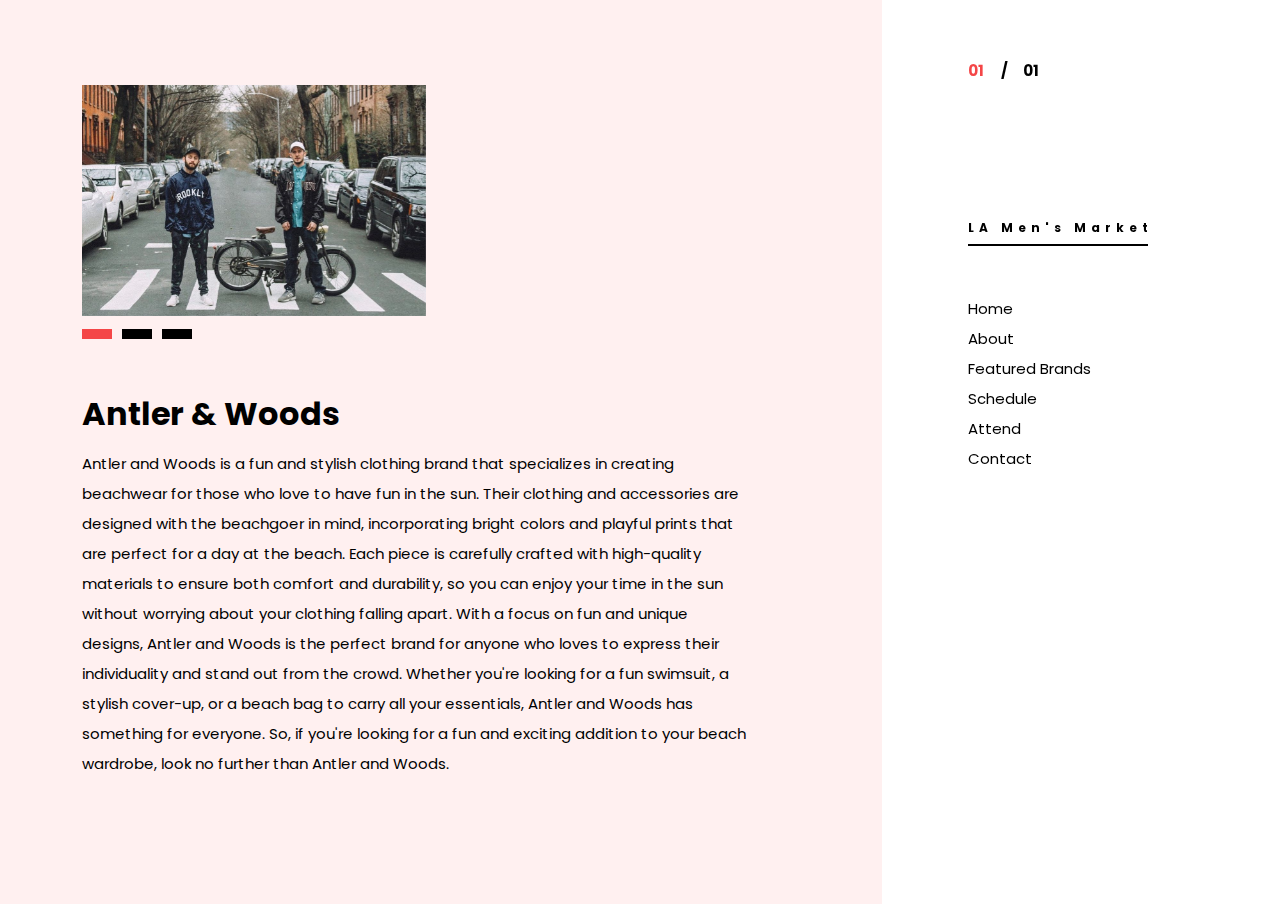
==== commit 9436fde8: "final verison" ====
--- a/portfolio-1.html
+++ b/portfolio-1.html
@@ -83,7 +83,7 @@
                                 </div>                                                            
                             </div>
 
-                            <h2 class="title">Antler & Woods</h2>
+                            <h2 class="blog-title">Antler & Woods</h2>
 <!-- 
                             <p class="section-des">
                                 Two ghostly white figures in coveralls and helmets are softly dancing.
--- a/style.css
+++ b/style.css
@@ -33,6 +33,26 @@
     background: #fff0f0;
 }
 
+.blog-title {
+    line-height: 70px;
+    font-size: 32px;
+}
+
+.map-wrapper {
+    position: relative;
+    height: 0;
+    padding-bottom: 56.25%; /* 16:9 aspect ratio */
+  }
+  
+  .map-wrapper iframe {
+    position: absolute;
+    top: 0;
+    left: 0;
+    width: 100%;
+    height: 100%;
+  }
+
+  
 body {
     color: #000000;
     /* TODO: Make line height smaller */
@@ -179,6 +199,20 @@
 
 .nav-count .pagination-sep {
     padding: 0 12px;
+}
+
+.nav-container .nav-date {
+    display: flex;
+    flex-direction: column;
+    align-items: flex-start;
+    margin-bottom: 20px; 
+    font-weight: 700; 
+    letter-spacing: 6.4px;
+    color: #f44647;
+}
+
+.nav-container .nave-date:hover {
+    background-color: #f44647;
 }
 
 .nav-list {
@@ -689,6 +723,34 @@
     cursor: pointer;
 }
 
+/* Portfolio popup overlay */
+.portfolio-popup {
+    position: fixed;
+    top: 0;
+    left: 0;
+    width: 100%;
+    height: 100%;
+    background-color: rgba(0, 0, 0, 0.8);
+    z-index: 9999;
+    display: none;
+}
+
+/* Portfolio popup content */
+.portfolio-popup-content {
+    position: absolute;
+    top: 50%;
+    left: 50%;
+    transform: translate(-50%, -50%);
+    width: 80%;
+    max-width: 800px;
+    background-color: #fff;
+    border-radius: 5px;
+    padding: 30px;
+    box-shadow: 0 0 20px rgba(0, 0, 0, 0.4);
+    overflow-y: auto;
+    max-height: 90vh;
+}
+
 .close-icon:hover {
     background-position: -5px 0;
 }
@@ -919,7 +981,6 @@
 .skills-history li:hover .date {
     -webkit-transform: translateX(15px);
     transform: translateX(15px);
-    color: #000;
 }
 
 .skills-history li p {
@@ -929,11 +990,12 @@
     cursor: default;
     transition: .35s ease-out;
     margin-bottom: 0;
+    line-height: 28px;
 }
 
 .skills-history li:hover p {
-    -webkit-transform: translateX(-15px);
-    transform: translateX(-15px);
+    -webkit-transform: translateX(-55px);
+    transform: translateX(-55px);
 }
 
 .skills-progress {
@@ -1653,4 +1715,106 @@
         margin-left: 0;
     }
 
+    .portfolio-text-holder {
+        position: absolute;
+        width: 100%;
+        height: 100%;
+        left: 0;
+        top: 0;
+        z-index: 1;
+        font-size: 20px;
+        background-color: #000000;
+        padding: 20px;
+        transform: translateX(-100%);
+        transition: transform .3s ease;
+        opacity: .8;
+        transform: translateX(0);
+    }
+    
+    .grid-item a.item-link:hover .portfolio-text-holder,
+    .grid-item.portfolio-content-loading a.item-link .portfolio-text-holder {
+        transform: translateX(0);
+    }
+
+    .nav-list li a {
+        font-size: 25px;
+        display: inline-block;
+    }
+
+    .portfolio-item-mobile {
+        display: none;
+        margin-bottom: 20px;
+        padding: 10px;
+        border: 1px solid #ddd;
+        border-radius: 4px;
+      }
+      
+      .portfolio-item-mobile .portfolio-image {
+        width: 100px;
+        float: left;
+        margin-right: 10px;
+      }
+      
+      .portfolio-item-mobile .portfolio-image img {
+        max-width: 100%;
+        height: auto;
+        display: block;
+      }
+      
+      .portfolio-item-mobile .portfolio-content {
+        overflow: hidden;
+        padding-top: 5px;
+      }
+      
+      .portfolio-item-mobile .portfolio-title {
+        font-size: 18px;
+        margin: 0;
+        color: #222;
+      }
+      
+      .portfolio-item-mobile .portfolio-description {
+        font-size: 14px;
+        margin: 5px 0 0 0;
+        color: #777;
+      }
+      
+      .grid-item.active {
+        margin-bottom: 20px;
+        border: 1px solid #ddd;
+        border-radius: 4px;
+      }
+
+      /* Portfolio popup overlay */
+    .portfolio-popup {
+        position: fixed;
+        top: 0;
+        left: 0;
+        width: 100%;
+        height: 100%;
+        background-color: rgba(0, 0, 0, 0.8);
+        z-index: 9999;
+        display: none;
+    }
+
+    /* Portfolio popup content */
+    .portfolio-popup-content {
+        position: absolute;
+        top: 50%;
+        left: 50%;
+        transform: translate(-50%, -50%);
+        width: 90%;
+        max-width: 800px;
+        background-color: #fff;
+        border-radius: 5px;
+        padding: 30px;
+        box-shadow: 0 0 20px rgba(0, 0, 0, 0.4);
+        overflow-y: auto;
+        max-height: 90vh;
+    }
+
+    .blog-title {
+        line-height: 60px;
+        font-size: 30px;
+    }
+
 }